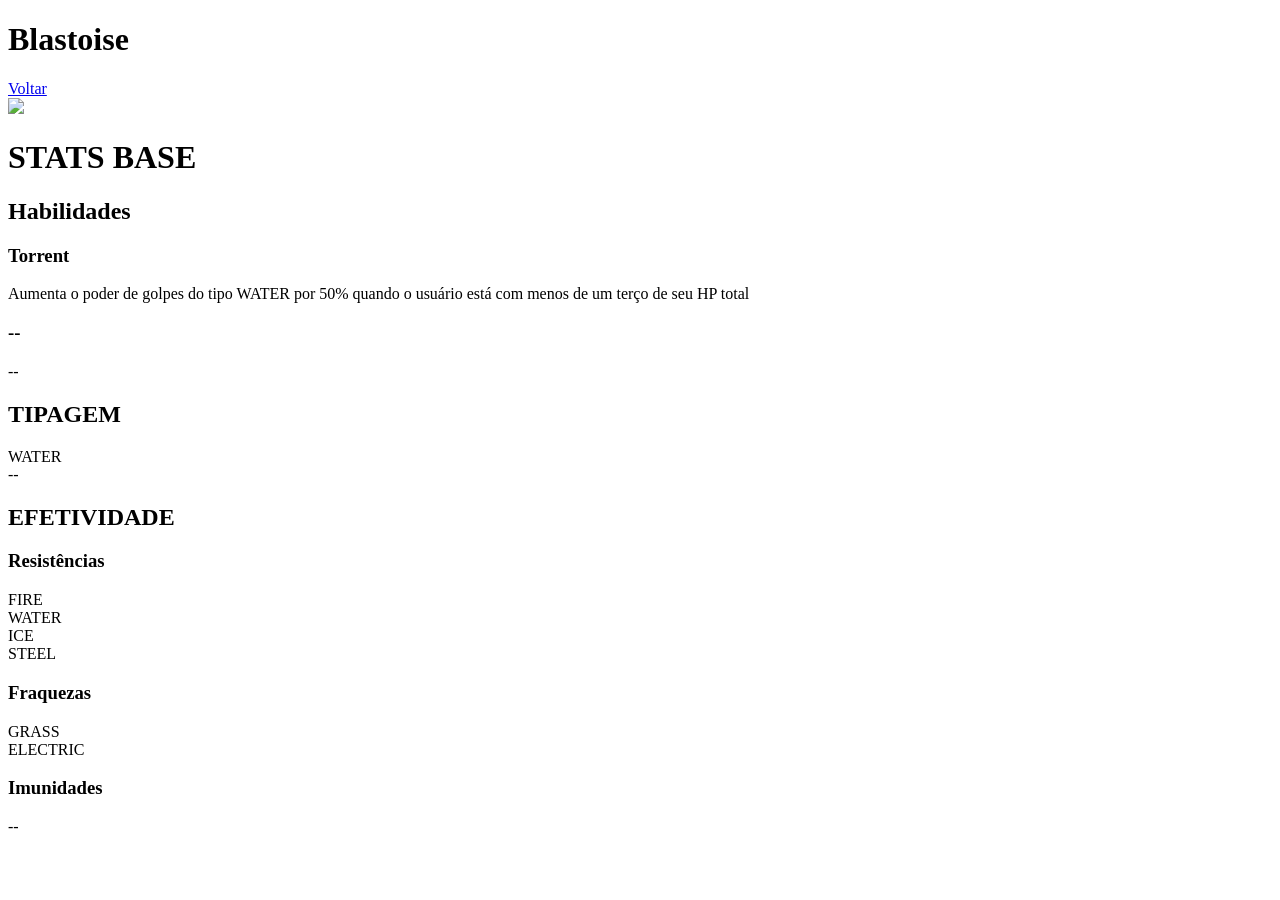
==== Blastoise.html @ 289691cb "Create Blastoise.html" ====
<!DOCTYPE html>
<html lang="en">
  <head>
    <meta charset="UTF-8">
    <meta name="viewport" content="width=device-width, initial-scale=1.0">
    <title>How to Locke-Blastoise'</title>
    <link rel="stylesheet" href='C:\Users\Aluno\Documents\Ana Lu. códigos\Champions guide\estilo-venusaur.css'>
  </head>
  <body id="pagina-pokemon" data-pokemon="Blastoise">

    <header>
      <h1 id="topo">Blastoise</h1>
      <a class="botao-info" href="Trabalho- guia champions.html">Voltar</a>
    </header>
  
    <div class="um">
        <img class="FRLG" src="C:\Users\Aluno\Documents\Ana Lu. códigos\Champions guide\Champions assets\blastoise take 2.jfif">
        <div id="grafico">
          <h1 class="titulo"> STATS BASE</h1>
        </div>
    </div>

    <section class="tabela-habilidades">
      <h2>Habilidades</h2>
    
      <div class="habilidades">
        <div class="habilidade">
          <h3 class="habilidade-titulo" style="--cor-fundo: #329adf;">
            Torrent
          </h3>
          <p>
            Aumenta o poder de golpes do tipo WATER por 50% quando o usuário está com menos de um terço de seu HP total
          </p>
        </div>
    
        <div class="habilidade">
          <h3 class="habilidade-titulo" style="--cor-fundo: #555555;">
            --
          </h3>
          <p>--</p>
        </div>
      </div>
    </section>
    <div class="tabelas-lado-a-lado">
      <section class="tabela">
        <h2 class="tabela-titulo">TIPAGEM</h2>
    
        <div class="tabela-elementos">
          <div class="elemento" style="--cor-fundo: #329adf;">
            WATER
          </div>
    
          <div class="elemento" style="--cor-fundo: #232323;">
            --
          </div>
        </div>
      </section>

      <section class="tabela-efetividade">
        <h2>EFETIVIDADE</h2>
    
        <div class="grupo-efetividade">
          <h3>Resistências</h3>
          <div class="lista-tipos">
            <div class="tipo" style="--cor-fundo: #ff2323;">
                FIRE
            </div>
            <div class="tipo" style="--cor-fundo: #329adf;">
                WATER
            </div>
            <div class="tipo" style="--cor-fundo: #42e7ed;">
                ICE
            </div>
            <div class="tipo" style="--cor-fundo: #6a6a6a;">
                STEEL
            </div>
          </div>
        </div>
    
        <div class="grupo-efetividade">
          <h3>Fraquezas</h3>
          <div class="lista-tipos">
            <div class="tipo" style="--cor-fundo: #3fec48;">
                GRASS
            </div>
            <div class="tipo" style="--cor-fundo: #e8d82e;">
                ELECTRIC
            </div>
          </div>
        </div>
    
        <div class="grupo-efetividade">
          <h3>Imunidades</h3>
          <div class="lista-tipos">
            <span class="sem-tipos">--</span>
          </div>
        </div>
      </section>
    </div>

    <div id="tabelas-golpes"></div>  
    <script src="C:\Users\Aluno\Documents\Ana Lu. códigos\Champions guide\logica- guia champions.js"></script>
  </body>
  </html>
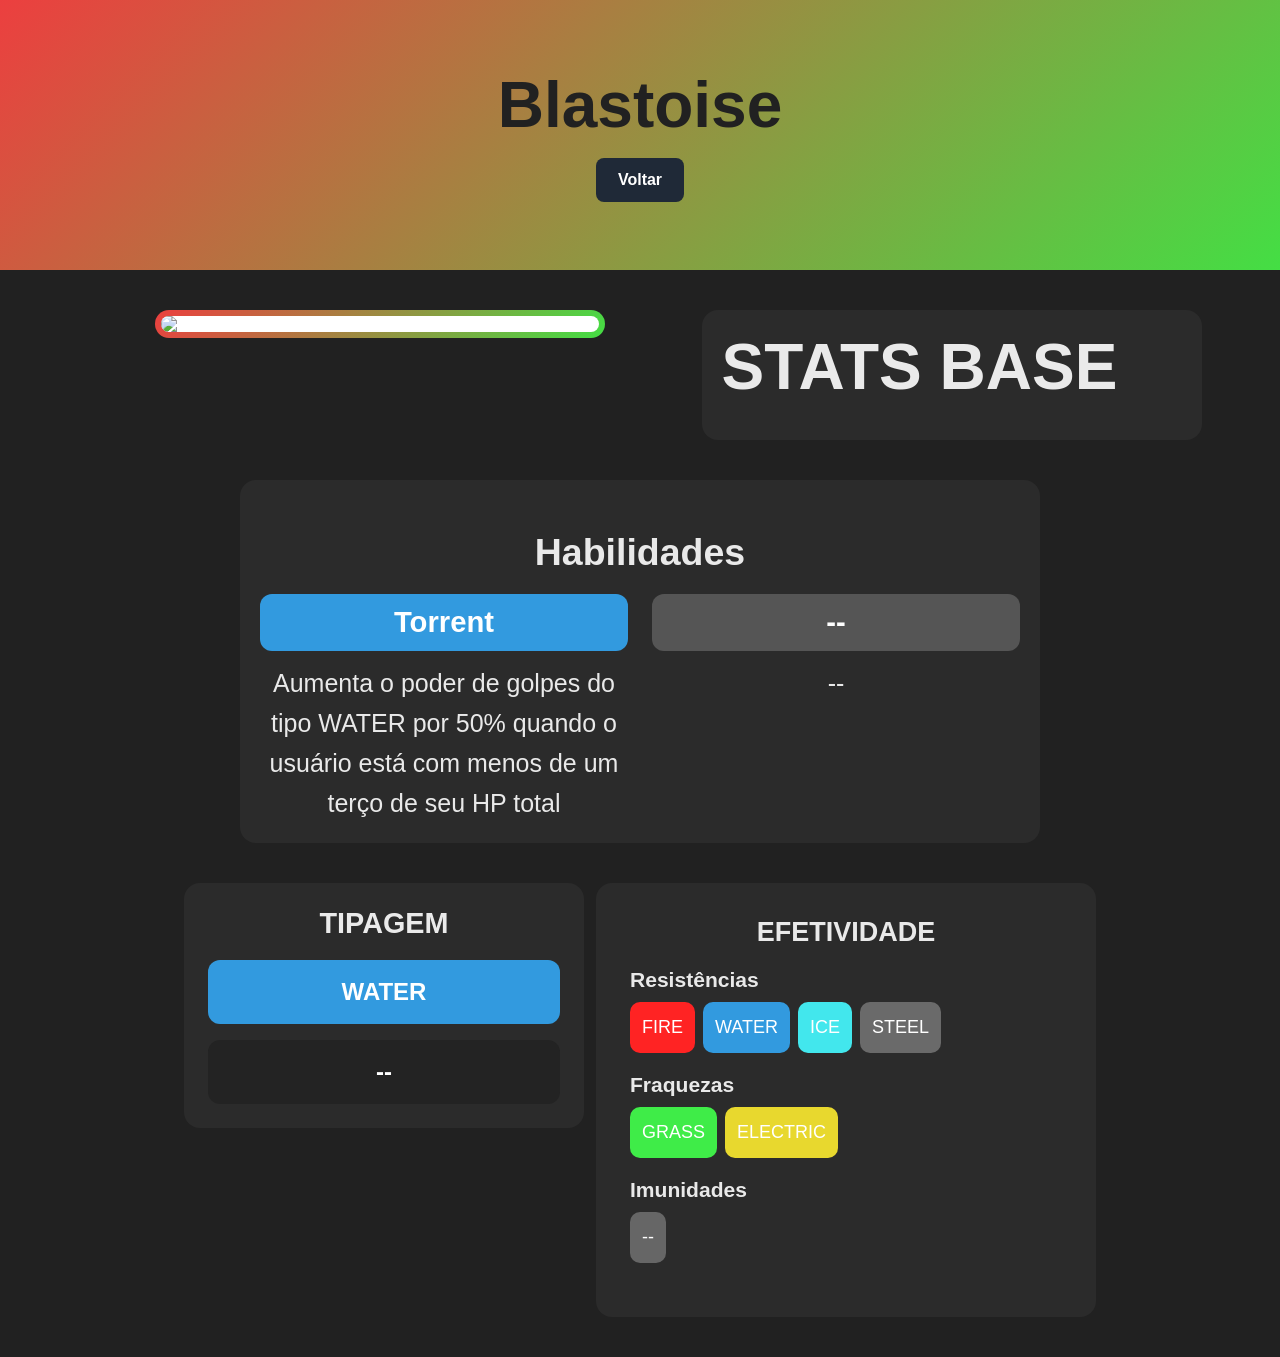
==== commit 6fea187e: "Update Blastoise.html" ====
--- a/Blastoise.html
+++ b/Blastoise.html
@@ -4,13 +4,13 @@
     <meta charset="UTF-8">
     <meta name="viewport" content="width=device-width, initial-scale=1.0">
     <title>How to Locke-Blastoise'</title>
-    <link rel="stylesheet" href='C:\Users\Aluno\Documents\Ana Lu. códigos\Champions guide\estilo-venusaur.css'>
+    <link rel="stylesheet" href='estilo-venusaur.css'>
   </head>
   <body id="pagina-pokemon" data-pokemon="Blastoise">
 
     <header>
       <h1 id="topo">Blastoise</h1>
-      <a class="botao-info" href="Trabalho- guia champions.html">Voltar</a>
+      <a class="botao-info" href="index.html">Voltar</a>
     </header>
   
     <div class="um">
--- a/estilo-venusaur.css
+++ b/estilo-venusaur.css
@@ -0,0 +1,329 @@
+* {
+    box-sizing: border-box;
+}
+  
+body {
+margin: 0;
+font-family: 'Gill Sans', 'Gill Sans MT', Calibri, 'Trebuchet MS', sans-serif;
+color: #e9e9e9;
+background: #212121;
+}
+
+header {
+min-height: 30vh;
+display: flex;
+flex-direction: column;
+align-items: center;
+justify-content: center;
+padding: 48px 20px;
+text-align: center;
+background: linear-gradient(135deg, #ec3f3f, #44de44);
+}
+
+h1 {
+margin: 0 0 16px;
+font-size: clamp(2.5rem, 6vw, 4rem);
+color: #212121;
+}
+
+header p {
+max-width: 600px;
+margin: 0 0 28px;
+color: #363636;
+font-size: 1.5rem;
+line-height: 1.6;
+}
+
+.botao-info {
+display: inline-block;
+padding: 13px 22px;
+border-radius: 8px;
+background: #1f2937;
+color: white;
+text-decoration: none;
+font-weight: bold;
+}
+
+.botao-info:hover {
+background: #374151;
+}
+
+.FRLG { 
+background:
+    linear-gradient(#fff, #fff) padding-box,
+    linear-gradient(135deg, #ec3f3f, #44de44) border-box;
+border-radius: 16px;
+font-size: 24px;
+color: #212121;
+font-family: 'Gill Sans', 'Gill Sans MT', Calibri, 'Trebuchet MS', sans-serif;
+text-align: center;
+border: 6px solid transparent;
+border-radius: 16px;
+width:450px;
+height:450px;
+position:relative;
+margin: 40px auto 0;
+left: 6%;
+}
+
+#informacoes {
+max-width: 800px;
+margin: 0 auto;
+padding: 40px 20px 70px;
+line-height: 1.7;
+font-size: 20px;
+text-align: center;
+}
+
+#grafico {
+    display: flex;
+    flex-direction: column;
+    gap: 14px;
+    font-family: Arial, sans-serif;
+    margin: 40px auto 0;
+    top: 30%;
+    flex: 1 1 400px;
+    width: 100%;
+    max-width: 500px;
+    min-width: 0;
+    box-sizing: border-box;
+    font-size: 1.2rem;
+    background: #2b2b2b;
+    padding: 20px;
+    border-radius: 16px;
+  }
+  
+  .linha {
+    display: grid;
+    grid-template-columns: minmax(90px, 150px) minmax(40px, 1fr) 35px minmax(45px, auto);
+    align-items: center;
+    gap: 6px;
+  }
+
+  .descricao {
+    font-size: 1.1rem;
+  }
+  
+  .trilho {
+    width: 100%;
+    height: 24px;
+    background: #2b2b2b;
+    border-radius: 5px;
+    overflow: hidden;
+  }
+  
+  .barra {
+    height: 100%;
+    border-radius: 5px;
+    transition: width 0.4s ease;
+  }
+  
+  .valor {
+    text-align: right;
+  }
+
+
+.titulo{
+  margin: 0 0 16px;
+  font-size: clamp(2.5rem, 6vw, 4rem);
+  color: #eaeaea;
+}
+.um{
+    display: flex;
+    align-items: flex-start;
+    gap: 16px;
+    flex-wrap: wrap;
+}
+
+.um img {
+  max-width: 100%;
+  height: auto;
+}
+
+.tabela {
+  width: min(100% - 40px, 400px);
+  margin: 40px auto;
+  padding: 24px;
+  border-radius: 16px;
+  background: #2b2b2b;
+  text-align: center;
+  position: static;
+  left: auto;
+  margin: 0;
+}
+
+.tabela-titulo {
+  margin: 0 0 20px;
+  color: #eaeaea;
+  font-size: 1.8rem;
+}
+
+.tabela-elementos {
+  display: flex;
+  justify-content: center;
+  gap: 16px;
+  flex-wrap: wrap;
+  flex-direction: column;
+}
+
+.elemento {
+  min-width: 180px;
+  padding: 18px 24px;
+  border-radius: 12px;
+  background-color: var(--cor-fundo, #444);
+  color: #fff;
+  font-size: 1.5rem;
+  font-weight: bold;
+}
+
+.tabela-habilidades {
+  width: min(100% - 40px, 800px);
+  margin: 40px auto;
+  color: #e9e9e9;
+  text-align: center;
+  font-size: 25px;
+  background: #2b2b2b;
+  padding: 20px;
+  border-radius: 16px;
+}
+
+.tabela-habilidades > h2 {
+  margin-bottom: 20px;
+}
+
+.habilidades {
+  display: grid;
+  grid-template-columns: repeat(2, minmax(0, 1fr));
+  gap: 24px;
+}
+
+.habilidade-titulo {
+  margin: 0 0 12px;
+  padding: 12px 16px;
+  border-radius: 12px;
+  background-color: var(--cor-fundo);
+  color: white;
+}
+
+.habilidade p {
+  margin: 0;
+  line-height: 1.6;
+}
+
+/* Em telas estreitas, mostra uma habilidade por linha */
+@media (max-width: 600px) {
+  .habilidades {
+    grid-template-columns: 1fr;
+  }
+}
+
+
+.tabelas-lado-a-lado {
+  display: flex;
+  align-items: flex-start;
+  justify-content: center;
+  gap: 12px;
+  flex-wrap: wrap;
+  margin: 40px auto;
+  padding: 0 20px;
+}
+
+.tabela-efetividade {
+  box-sizing: border-box;
+  flex: 1 1 400px;
+  width: 100%;
+  max-width: 500px;
+  margin: 0;
+  padding: 28px;
+  border: 6px solid transparent;
+  border-radius: 16px;
+  background-color: #2b2b2b;
+  color: #e9e9e9;
+  font-size: 18px;
+}
+
+.tabela-efetividade > h2 {
+  margin: 0 0 20px;
+  text-align: center;
+}
+
+.grupo-efetividade {
+  margin-bottom: 20px;
+}
+
+.grupo-efetividade h3 {
+  margin: 0 0 10px;
+}
+
+.lista-tipos {
+  display: flex;
+  flex-wrap: wrap;
+  gap: 8px;
+  
+}
+
+.tipo,
+.sem-tipos {
+  display: inline-block;
+  padding: 15px 12px;
+  border-radius: 10px;
+  background-color: var(--cor-fundo, #444);
+  color: #fff;
+  font-size: 18px;
+}
+
+.sem-tipos {
+  background: #666;
+}
+
+
+.secao-golpes {
+  max-width: 1100px;
+  margin: 40px auto;
+  color: #e9e9e9;
+}
+
+.secao-golpes h2 {
+  text-align: center;
+}
+
+.rolagem-tabela {
+  overflow-x: auto;
+}
+
+.tabela-golpes {
+  width: 100%;
+  border-collapse: separate;
+  border-spacing: 8px;
+}
+
+.tabela-golpes th,
+.tabela-golpes td {
+  padding: 12px;
+  text-align: center;
+  vertical-align: top;
+  background: #2b2b2b;
+  border-radius: 8px;
+}
+
+.tipo-golpe {
+  display: inline-block;
+  padding: 7px 12px;
+  border-radius: 10px;
+  background: var(--cor-tipo);
+  color: white;
+  font-weight: bold;
+  white-space: nowrap;
+}
+
+.valor-infinito {
+  font-family: Arial, sans-serif;
+  font-size: 1.5rem;
+  font-weight: bold;
+  text-align: center;
+}
+
+.texto-review {
+  font-size: 1.1rem;
+  line-height: 1.6;
+}
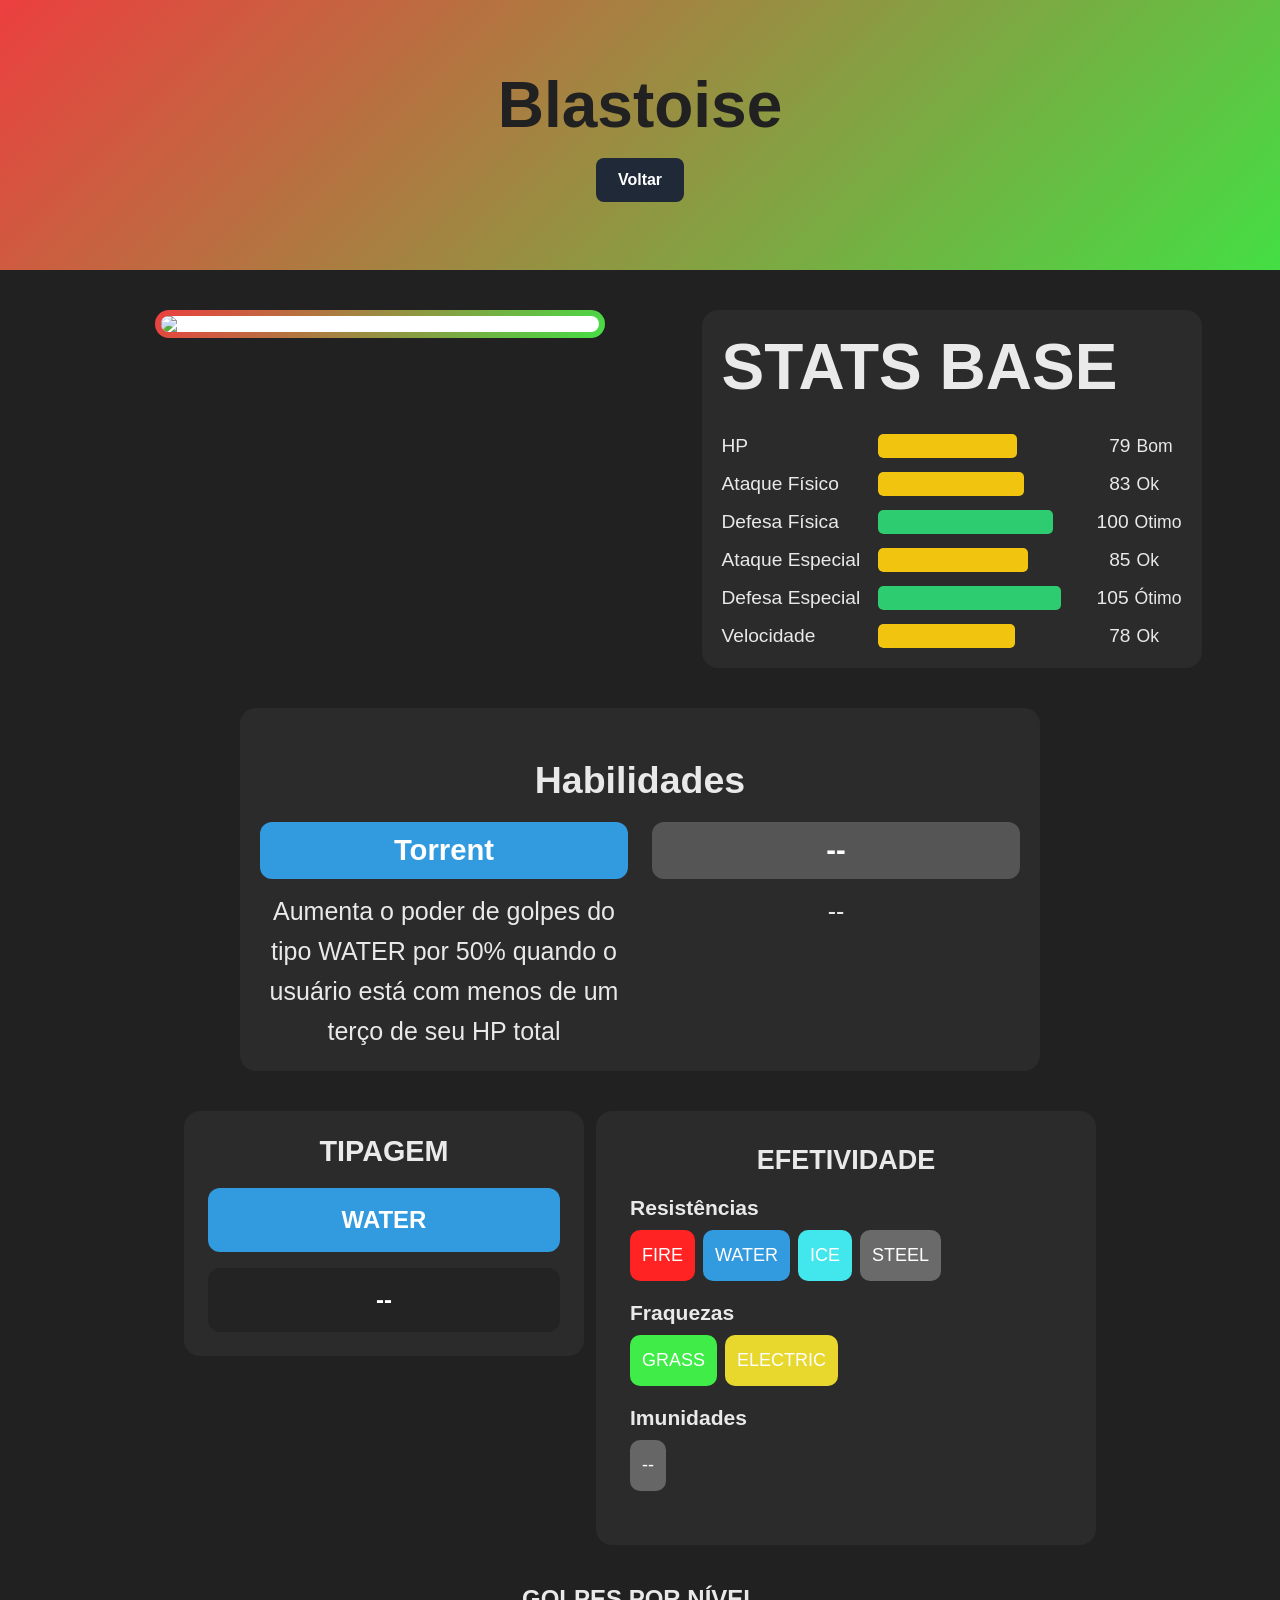
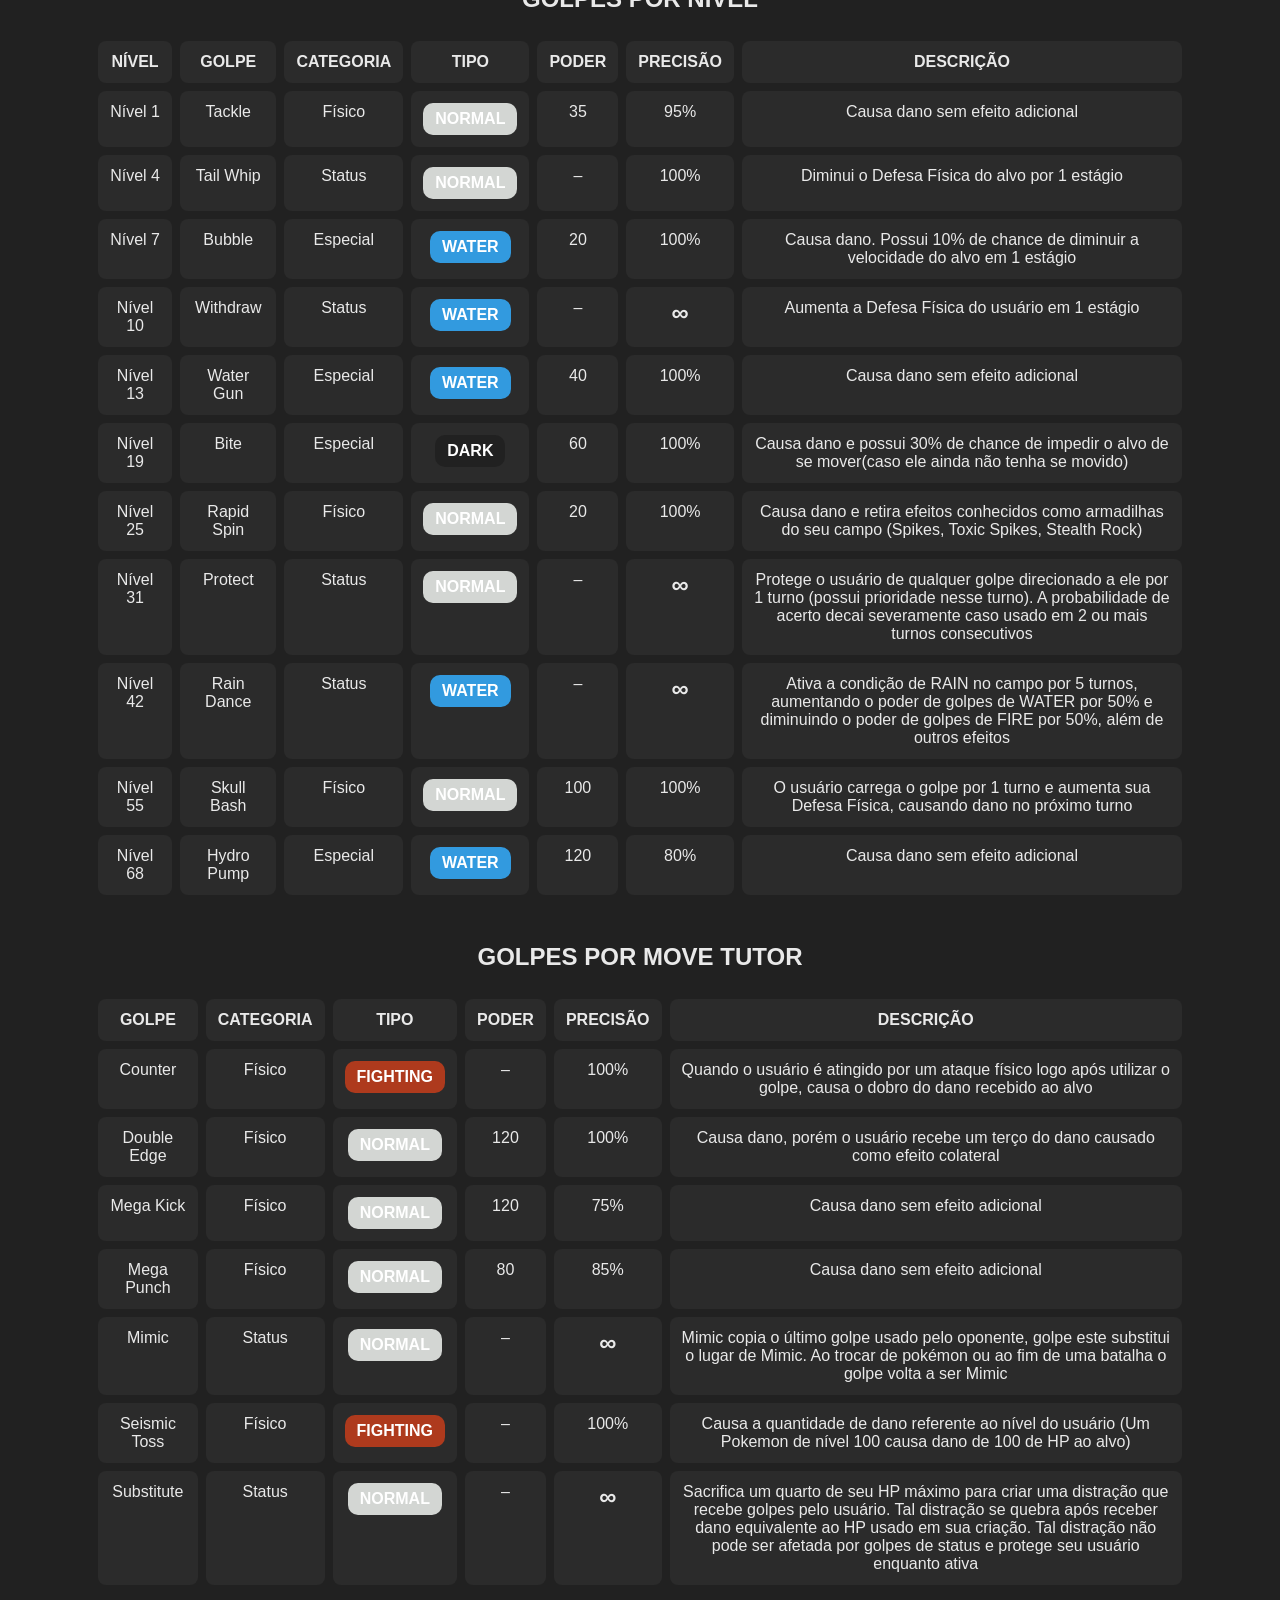
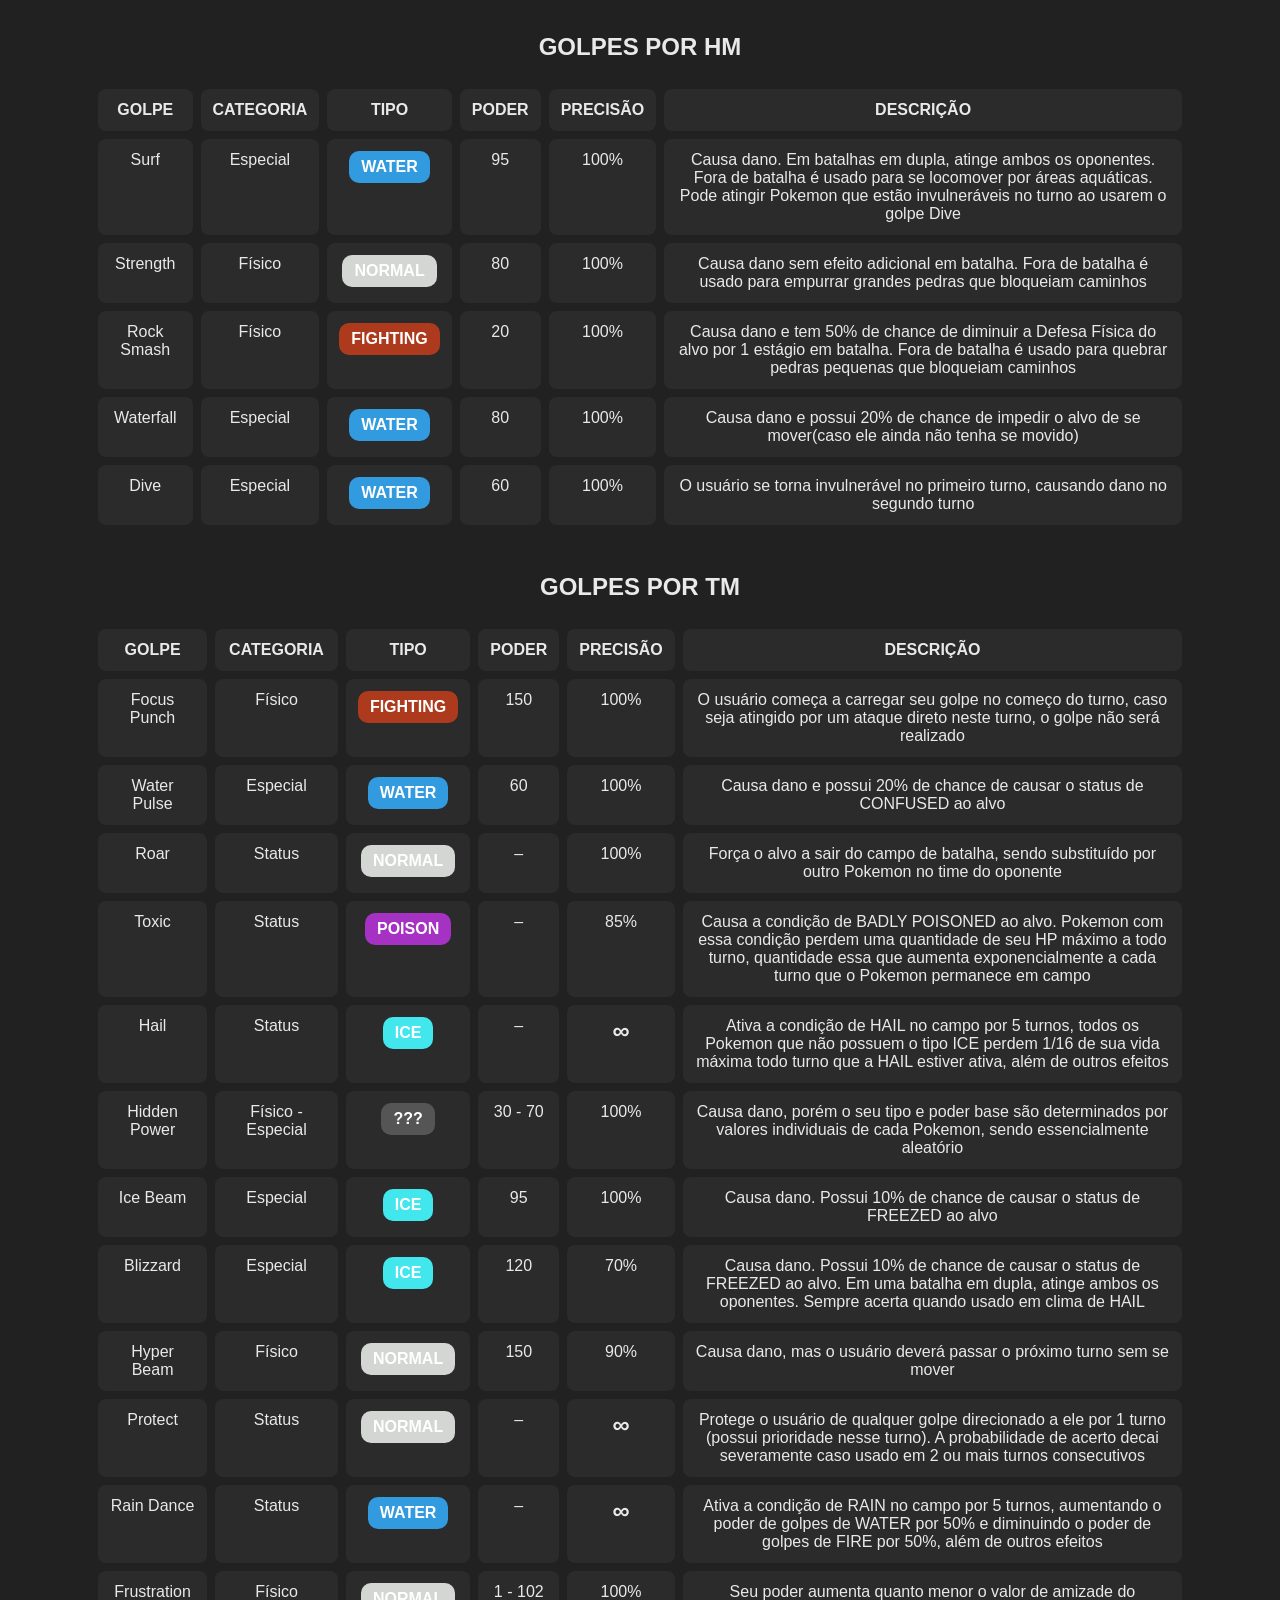
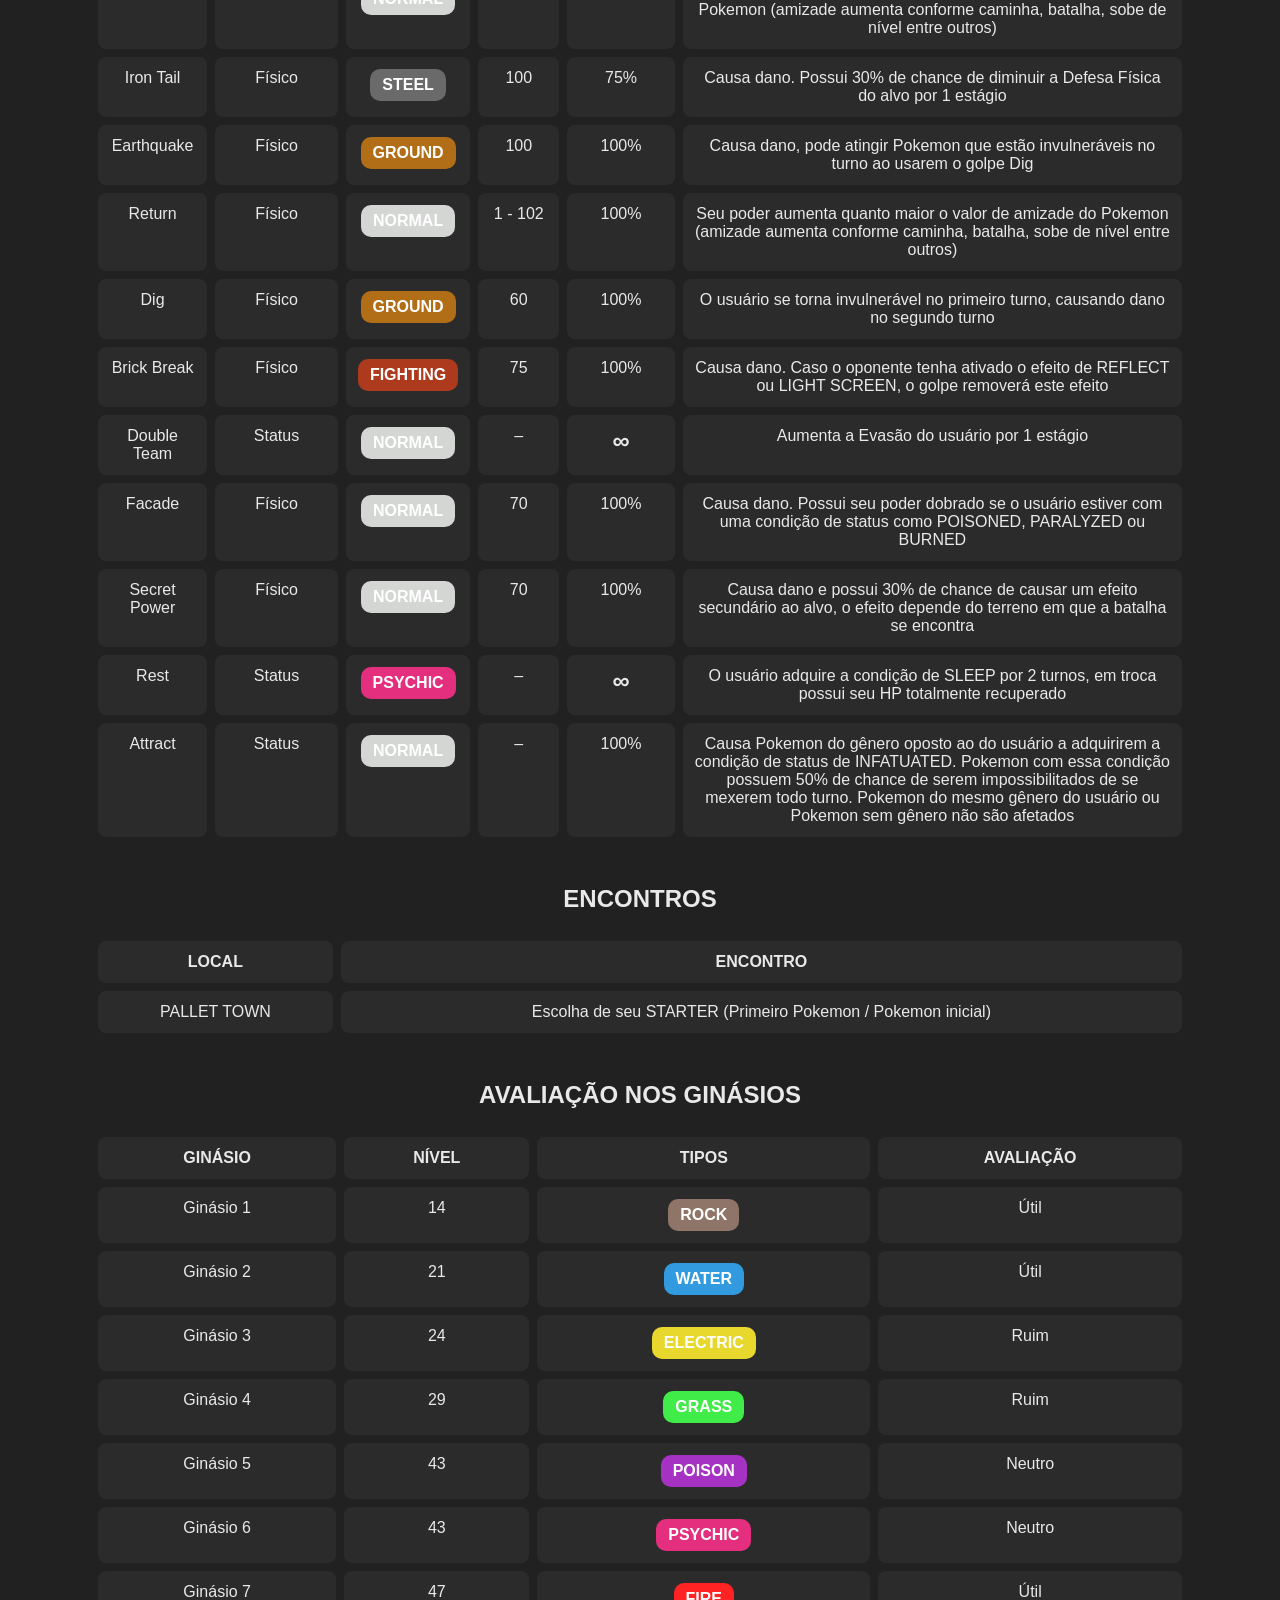
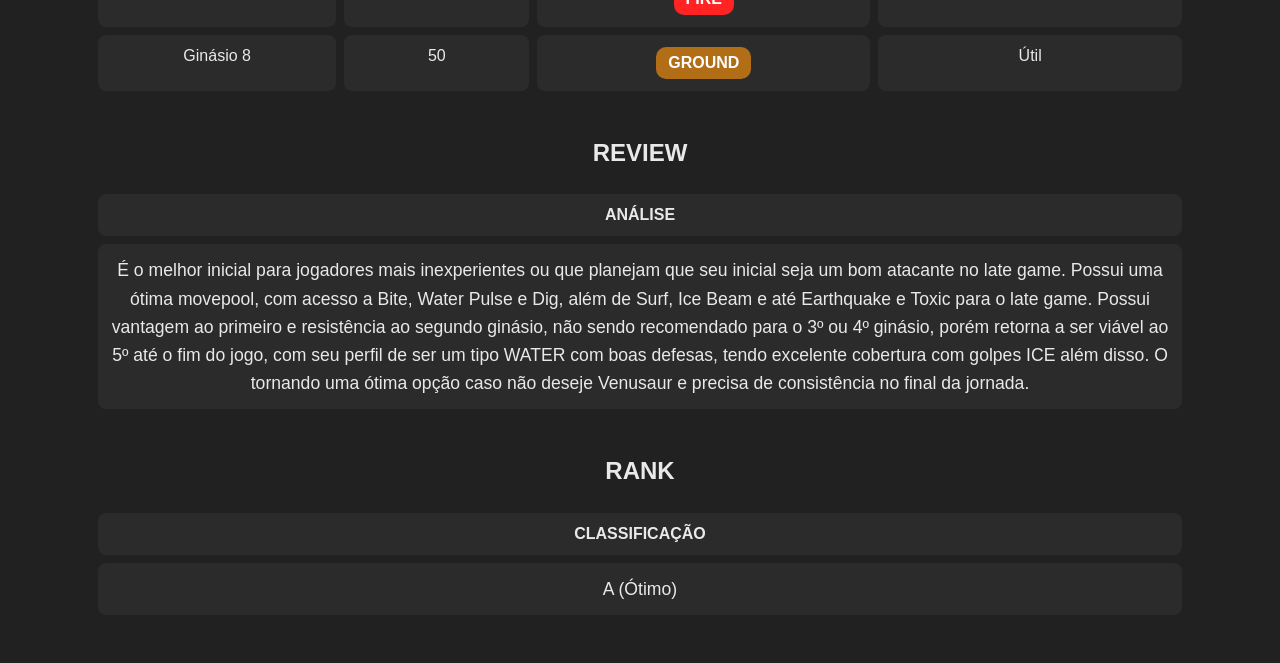
==== commit 27e2ff7d: "Update Blastoise.html" ====
--- a/Blastoise.html
+++ b/Blastoise.html
@@ -99,6 +99,6 @@
     </div>
 
     <div id="tabelas-golpes"></div>  
-    <script src="C:\Users\Aluno\Documents\Ana Lu. códigos\Champions guide\logica- guia champions.js"></script>
+    <script src="logica- guia champions.js"></script>
   </body>
   </html>
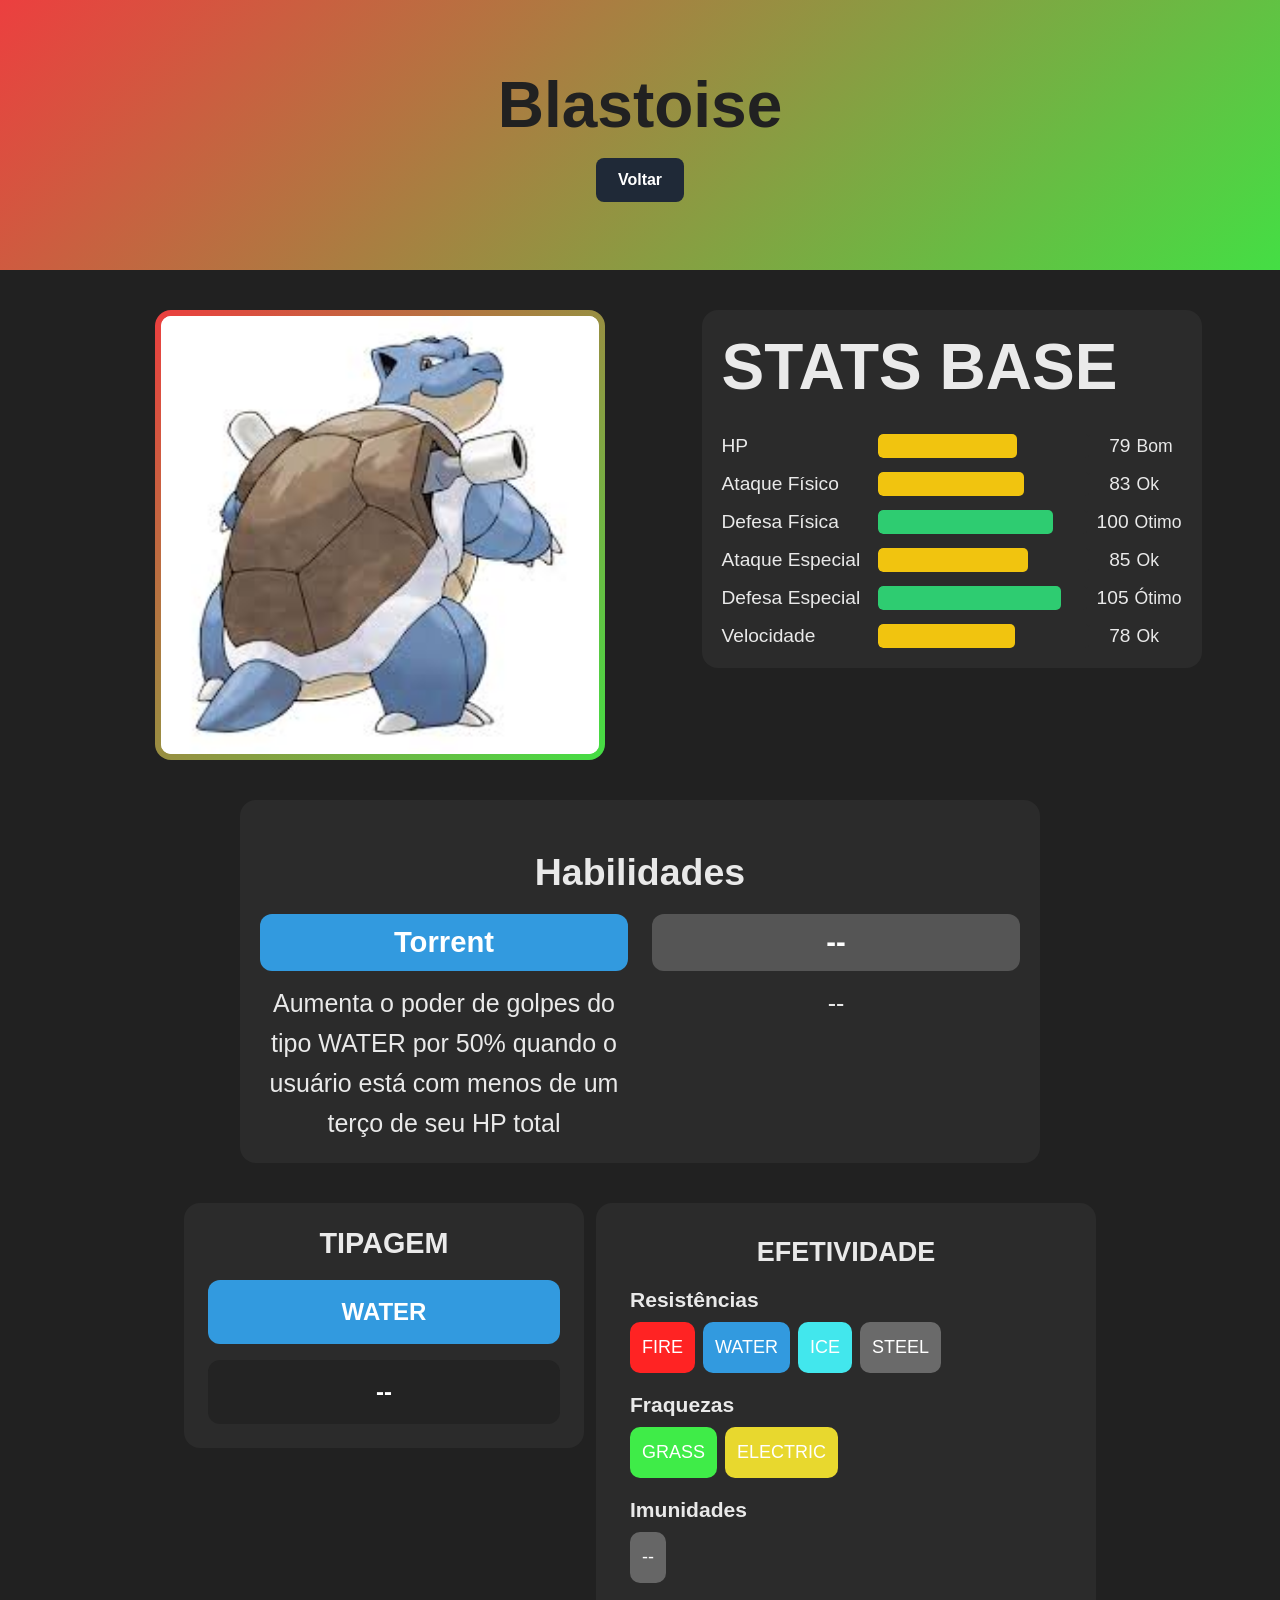
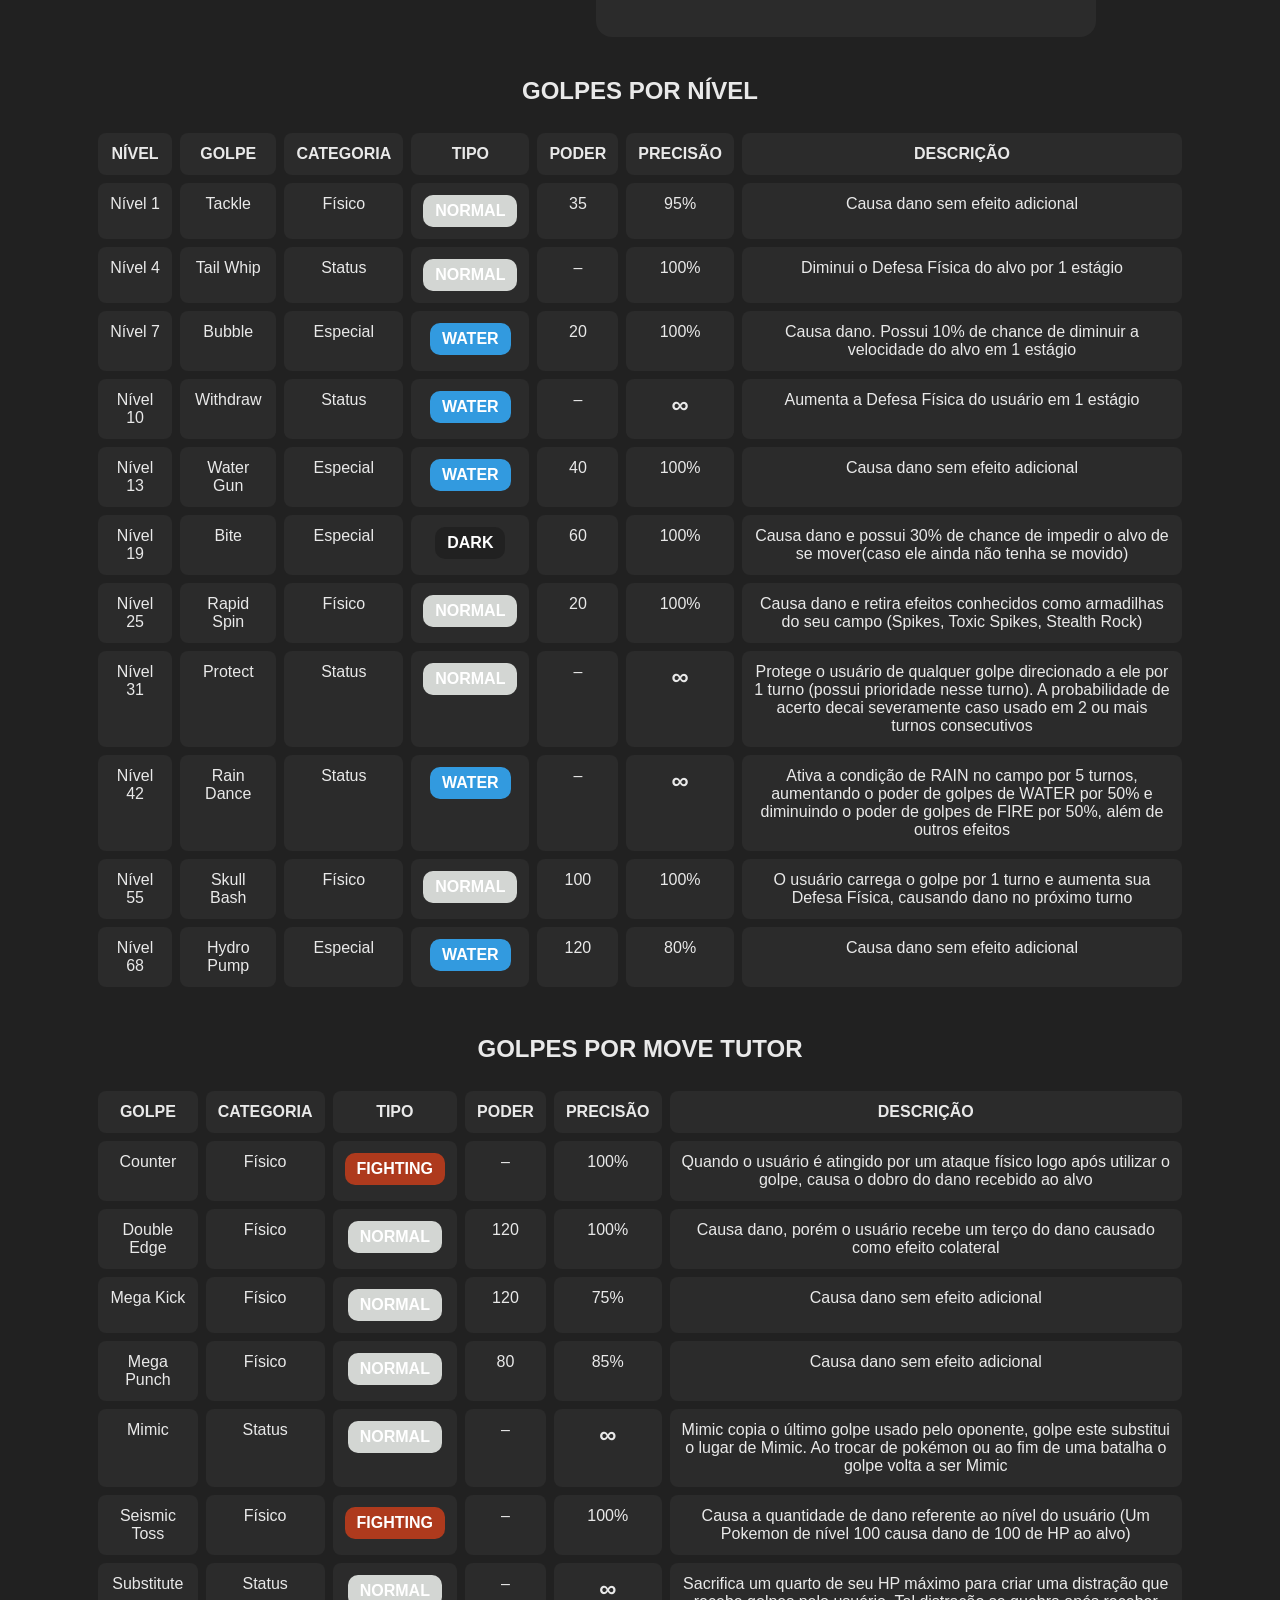
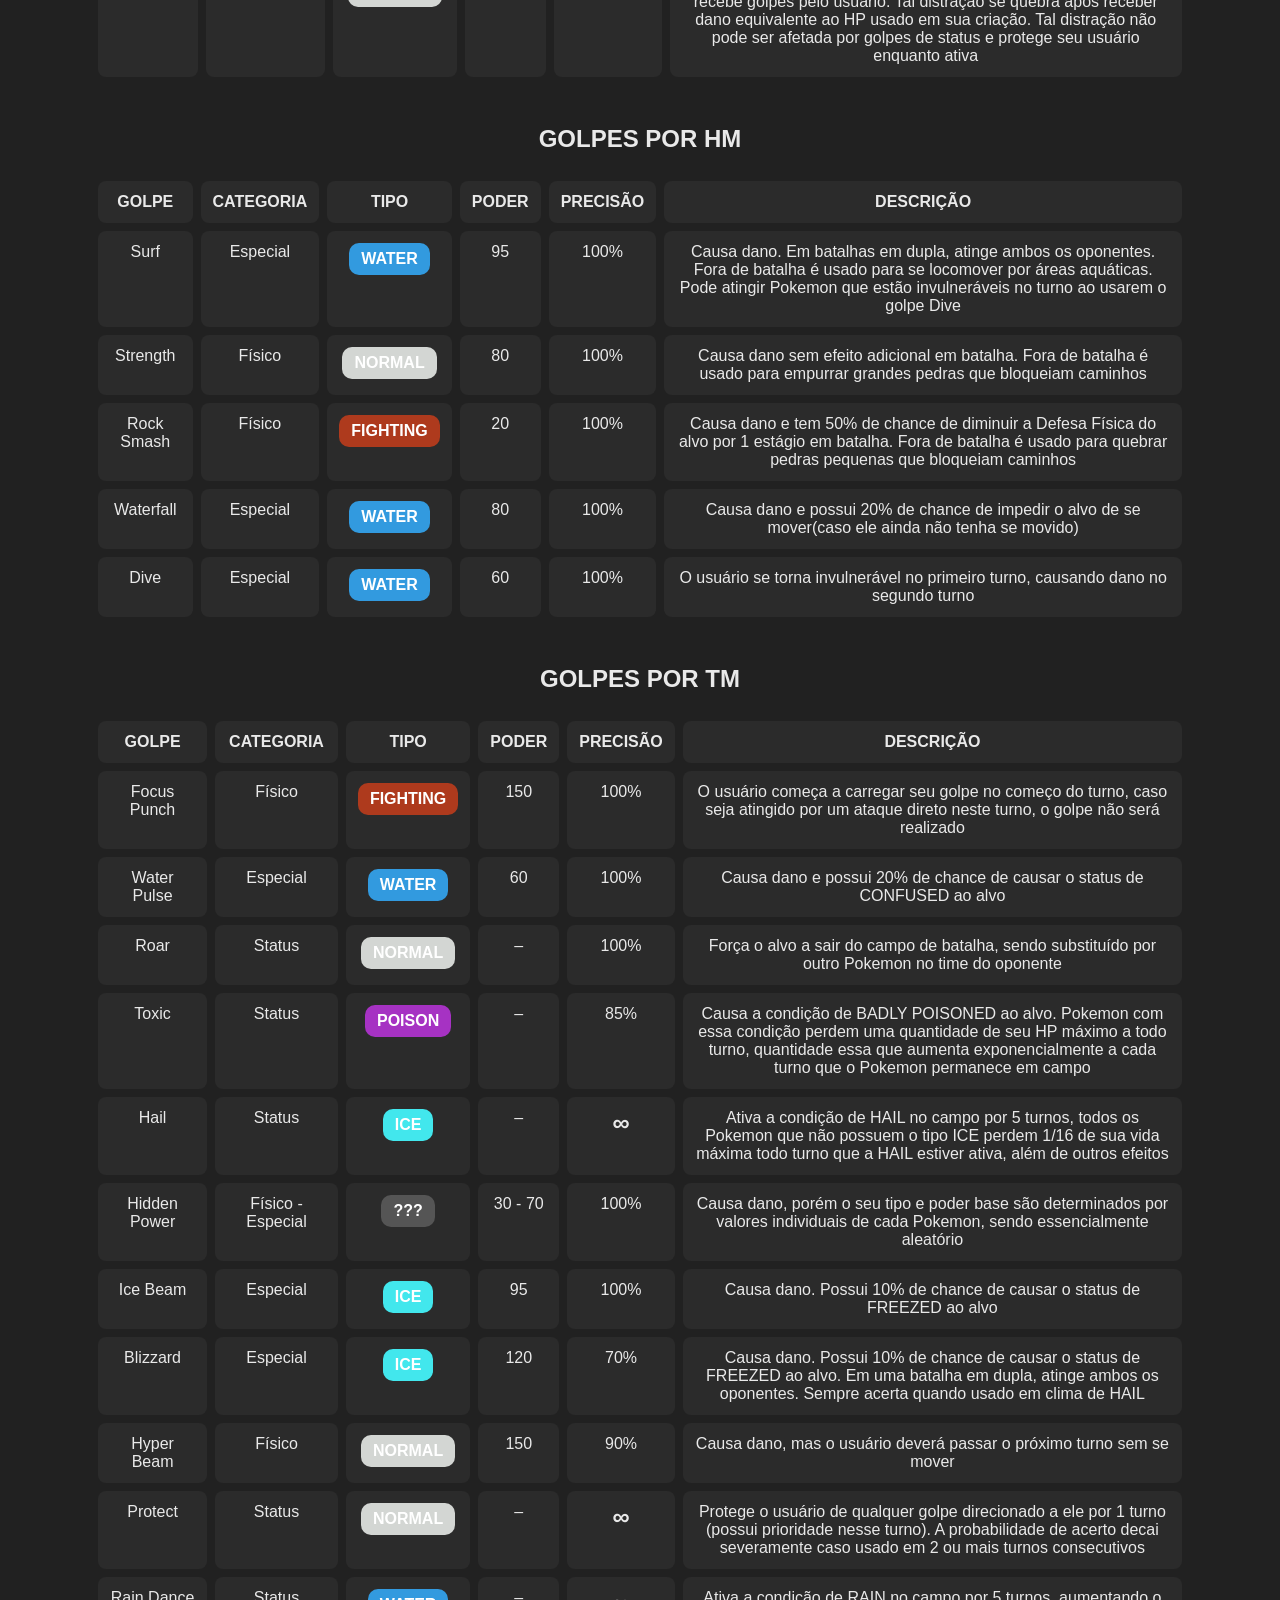
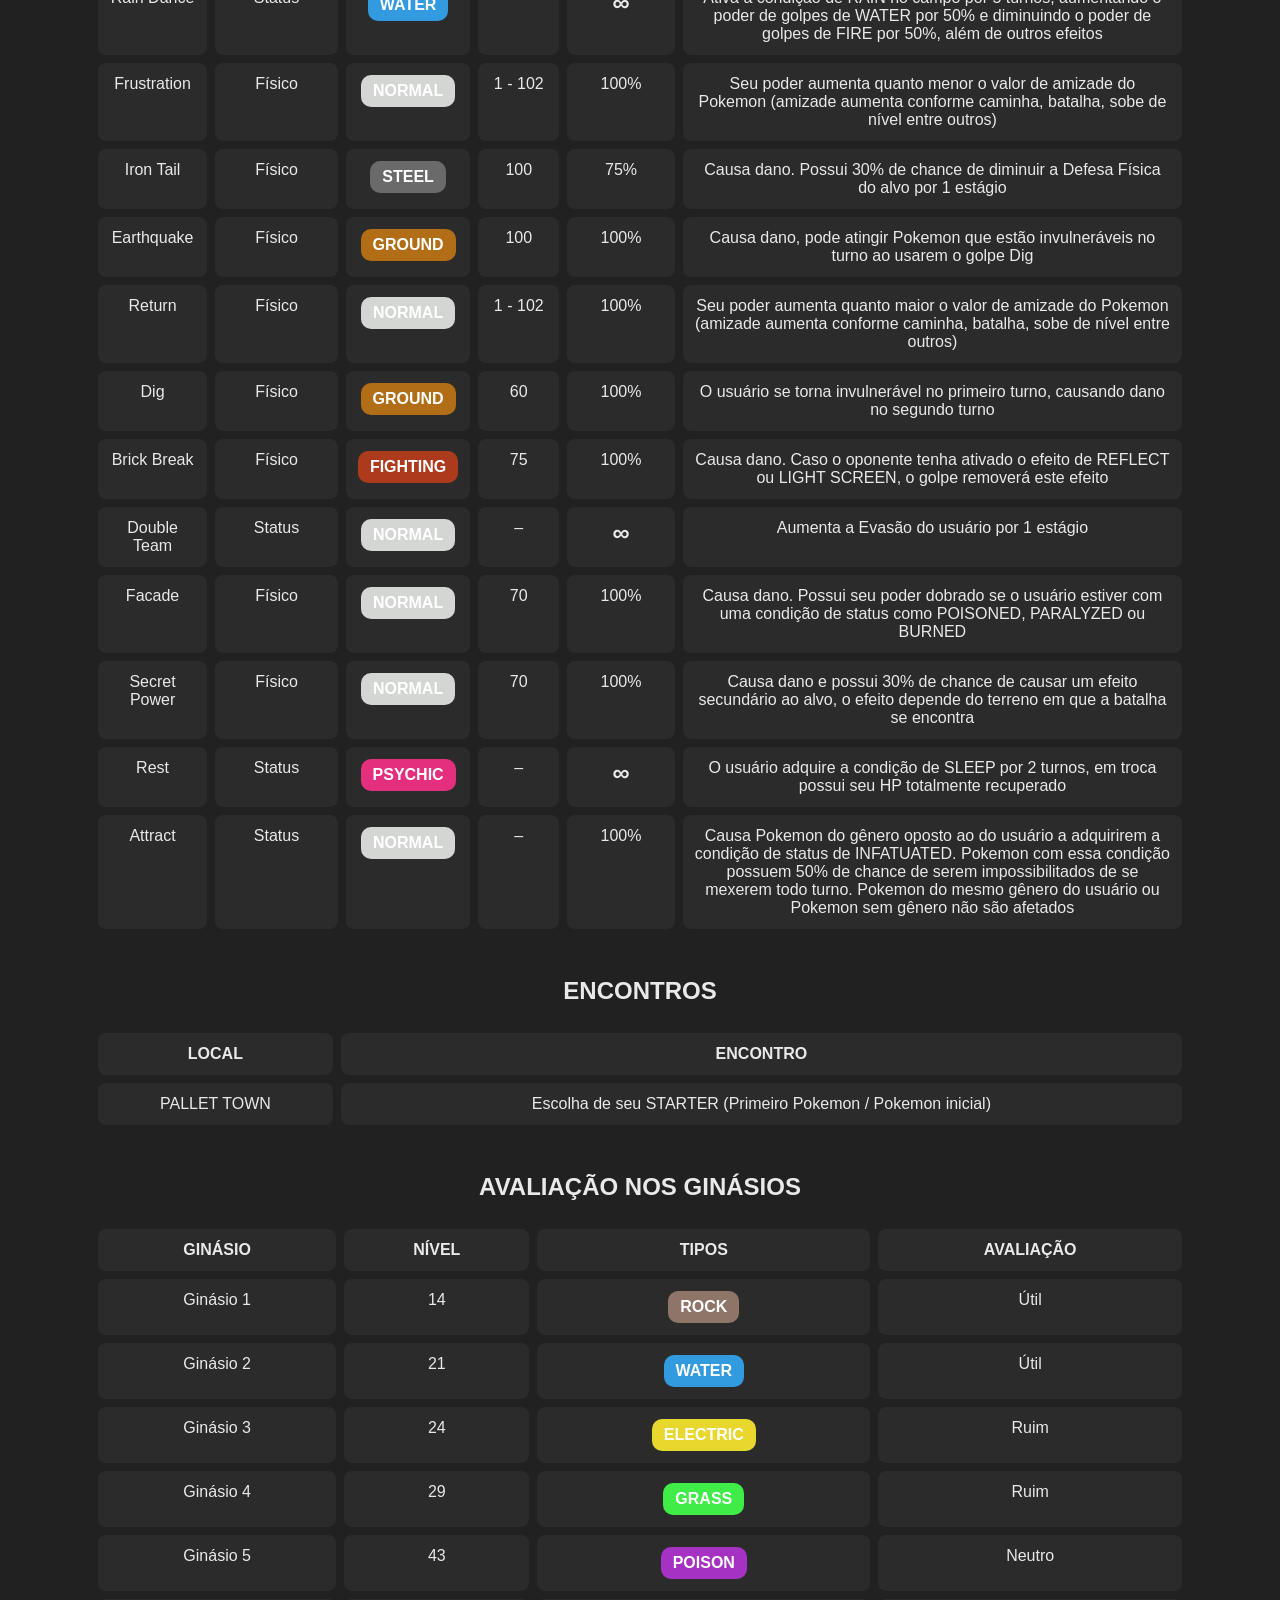
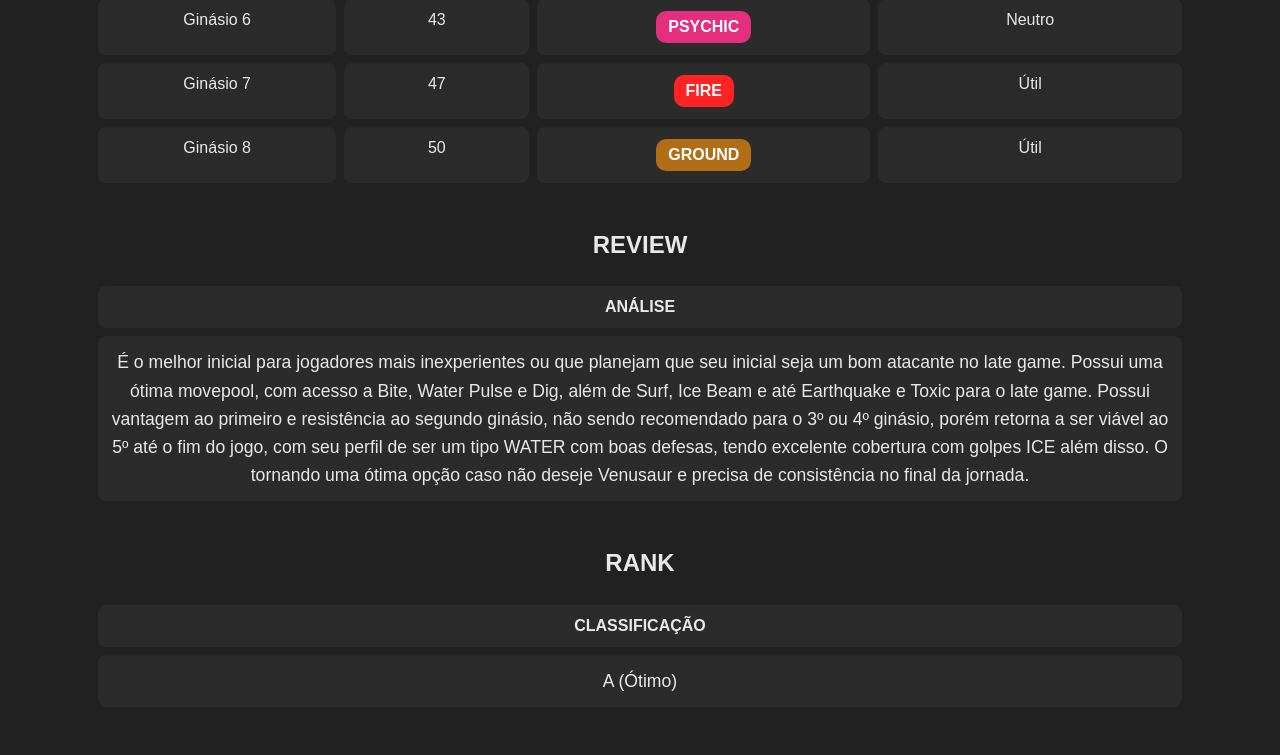
==== commit c40a338e: "Update Blastoise.html" ====
--- a/Blastoise.html
+++ b/Blastoise.html
@@ -14,7 +14,7 @@
     </header>
   
     <div class="um">
-        <img class="FRLG" src="C:\Users\Aluno\Documents\Ana Lu. códigos\Champions guide\Champions assets\blastoise take 2.jfif">
+        <img class="FRLG" src="blastoise take 2.jfif">
         <div id="grafico">
           <h1 class="titulo"> STATS BASE</h1>
         </div>
